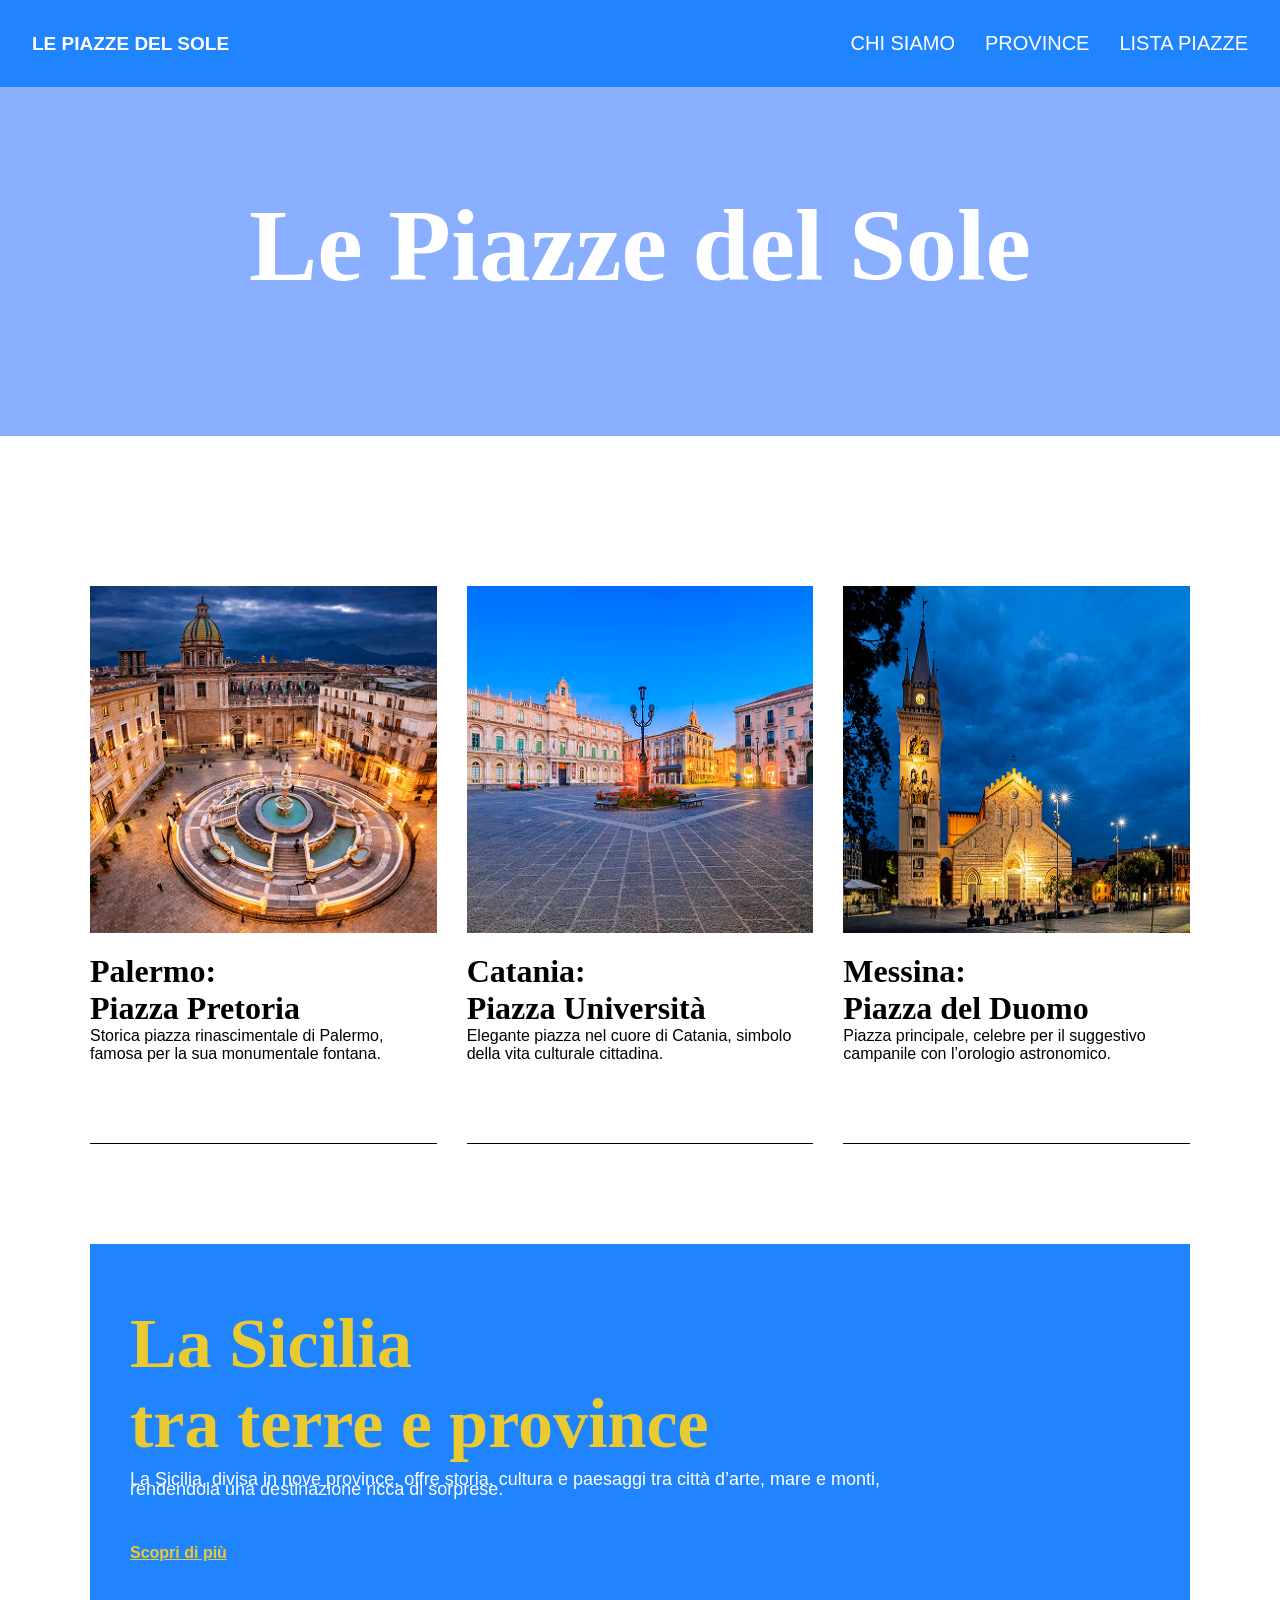
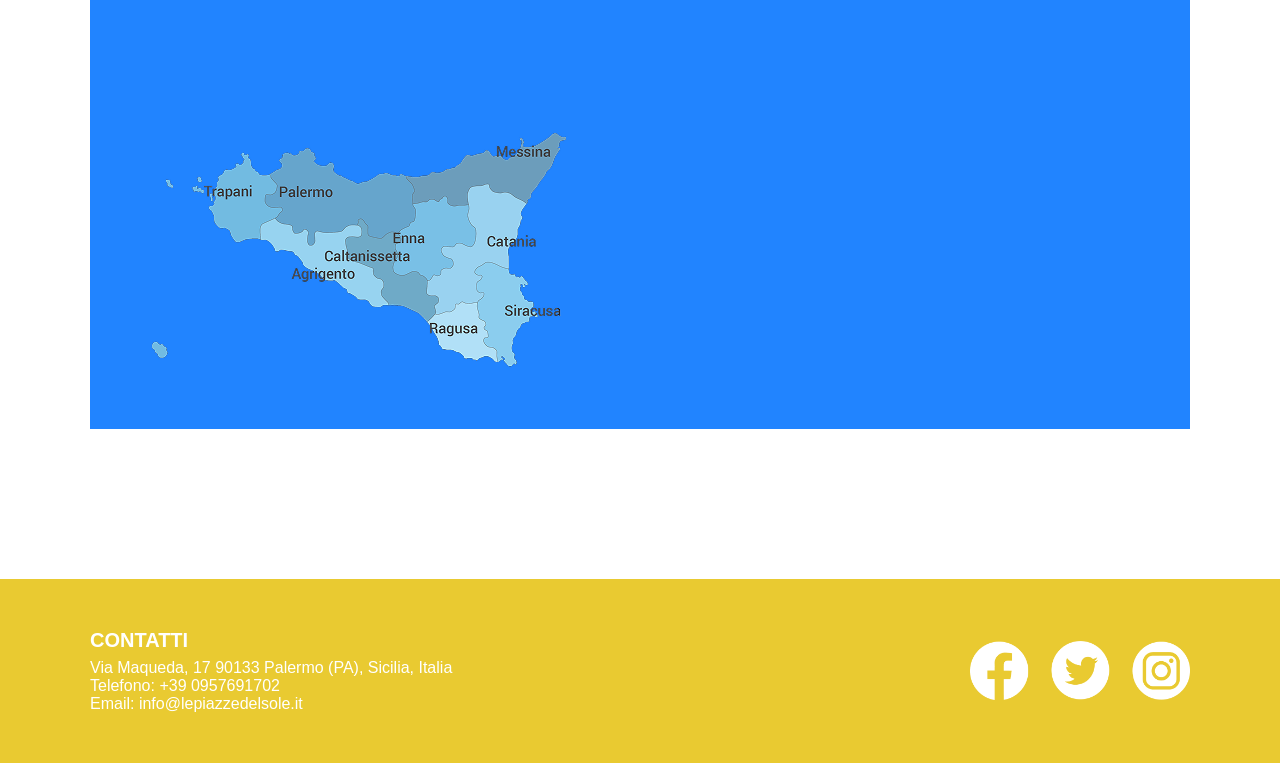
==== index.html @ 473f82d6 "Update index.html" ====
<!DOCTYPE html>
<html lang="en">
<head>
    <meta charset="UTF-8">
    <meta name="viewport" content="width=device-width, initial-scale=1.0">
    <title>Le Piazze del Sole</title>
    <link rel="stylesheet" href="css/style.css">
</head>
<body>
         <header>
            <div class="textheader">
                 <p><a href="index.html">Le Piazze del Sole</a></p>
             <nav>
                <ul>
                    <li><a href="chisiamo.html">Chi siamo</a></li>
                    <li><a href="province.html">Province</a></li>
                    <li><a href="listapiazze.html">Lista piazze</a></li>
                </ul>
             </nav>    
            </div>
         </header>
         <main>
            <section class="hero">
                    <div class="hero_text">
                        <h1>Le Piazze del Sole</h1>
                    </div>
            </section>
            <section class="cardhome">
                <div class="card_contenitore">
                    <div class="card_item">
                        <div class="card_img">
                            <img src="img/palermohome.png" alt="">
                        </div>
                        <div class="card_text">
                            <h2>Palermo:</h2>
                            <h2>Piazza Pretoria</h2>
                            <p>Storica piazza rinascimentale di Palermo, famosa per la sua monumentale fontana.</p>
                        </div>
                    </div>
                    <div class="card_item">
                        <div class="card_img">
                            <img src="img/cataniahome.png" alt="">
                        </div>
                        <div class="card_text">
                            <h2>Catania:</h2>
                            <h2>Piazza Università</h2>
                            <p>Elegante piazza nel cuore di Catania, 
simbolo della vita culturale cittadina.</p>
                        </div>
                    </div>
                     <div class="card_item">
                        <div class="card_img">
                            <img src="img/messinahome.png" alt="">
                        </div>
                        <div class="card_text">
                            <h2>Messina:</h2>
                            <h2>Piazza del Duomo</h2>
                            <p>Piazza principale, celebre per il suggestivo campanile con l’orologio astronomico.</p>
                        </div>
                    </div>
                </div>
            </section>
            <section class="info">
                 <div class="info_text">
                     <h2>La Sicilia</h2>
                     <h2>tra terre e province</h2>
                     <p>La Sicilia, divisa in nove province, offre storia, cultura e paesaggi tra città d’arte, mare e monti, rendendola una destinazione ricca di sorprese.</p> 
                     <a href="province.html">Scopri di più</a>
                 </div>
                 <div class="info_img">
                       <img src="img/siciliahome.png" alt="">
                 </div>
            </section>
         </main>
         <footer>
            <div class="footer_contenitore">
                <div class="footer_text">
                    <h3>CONTATTI</h3>
                    <p>Via Maqueda, 17 90133 Palermo (PA), Sicilia, Italia</p>
                    <p>Telefono: +39 0957691702</p> 
                    <p>Email: info@lepiazzedelsole.it</p>
                </div>
                <img src="img/iconecopia.png" alt="">
            </div>
         </footer>
</body>
</html>
---- css/style.css ----
html {
    box-sizing: border-box;
    overscroll-behavior: none;
}

*, *::before, *::after {
    box-sizing: border-box;
}

body {
    margin: 0;
    font-family: Arial, Helvetica, sans-serif;
}

h1, h2, h3, h4, h5, h6, p, ul, ol {
    margin: 0;
    padding: 0;
}

img {
    display: block;
    height: auto;
    align-self: center;
}

header {
    max-width: 100%;
    background-color: #2184FF;
    text-transform: uppercase;
}

.textheader {
    max-width: 1300px;
    margin: 0 auto;
    display: flex;
    justify-content: space-between;
    align-items: center;
    padding: 32px;
    color: #ffffff;
}
header p {
    margin: 0;
    font-size: 19px;
    font-weight: bolder;

}

header nav ul {
    margin: 0;
    padding: 0;
    list-style: none;
    display: flex;
    gap: 30px;
    font-size: 20px;
}

header a {
    color: #ffffff;
    text-decoration: none;
}

header a:hover{
    color: #8AAFFF; 
}

.hero {
    background-color: #8AAFFF;
    padding: 100px 0;
   text-align: center;
   font-family: 'Times New Roman', Times, serif;
   font-size: 100px;
}

.hero_text h1 {
    font-family: 'Times New Roman', Times, serif;
    color: #ffffff;
    font-size: 8vw;
    margin: 0%;
    text-align: center;
}

.hero div {
    display: flex;
    justify-content: center;
    align-items: center;
    padding: 0 32px 32px 32px;
}

.hero_img img {
    width: 100%;
    height: 400px;
    object-fit: cover;
    display: block;

}
.cardhome {
    max-width: 1100px;
       margin: 0 auto;
       margin-bottom: 100px;
}

.card_item{
    border-bottom: 1px solid #000000;
}

.cardhome h1 {
    text-transform: uppercase;
    padding: 300px 0 20px 0;
    font-size: 30px;
    font-weight: lighter;
    color: #000000;
    margin-top: 10px;
}

.card_contenitore {
    padding: 150px 0 0 0;
    display: grid;
    grid-template-columns: repeat(3, 1fr);
    gap: 30px;
}

.card_img {
    display: flex;             
    justify-content: center;   
    align-items: center;       
    overflow: hidden;         
}

.card_img img {
    display: block;
    max-width: 100%;           
    height: auto;
}
.card_text {
    padding: 20px 0 80px 0;
}

.card_text h2{
    font-family: 'Times New Roman', Times, serif;
    font-size: 32px;
}

.card_text p{
    font-size: 16px;
}

.card_text a{
    position: relative;
    top:70px;

}

.info { 
    display: flex;
    flex-wrap: wrap;
    padding: 40px;
    max-width: 1100px;
    margin: 100px auto 150px auto;
    background-color: #2184FF;
    gap: 20px;
}
    
.info_text {
    padding: 20px 0 100px 0;
}

.info_text p {
    font-size: 18px;
    line-height: 1.5;
}

.info_text h2 {
    font-family: 'Times New Roman', Times, serif;
    font-size: 70px;
     margin: 0% auto;
     color: #E9CA31;
}

.info p{
     font-family: Arial, Helvetica, sans-serif;
     font-size: 18px;
     color: #ffffff;
     margin-top: 10px;
     line-height: 10px;
     max-width: 800px;
}

.info_img {
padding-left: 20px;
padding-top: 30px;
}

.info_text a {
    display: inline-block;
    margin-top: 50px;
    font-weight: bold;
    text-decoration: underline;
    color:#E9CA31  
    
}

a {
    margin-top: 50px;
   color: #E9CA31
   
}

a:hover{
    color:#000000
}

.text a{
    text-decoration: none;
    position: relative;
    top: 30px;

}


footer{
    background-color: #E9CA31;
}
.footer_contenitore{
    max-width: 1100px;
    margin: 0 auto;
    display: flex;
    justify-content: space-between;
    padding: 50px 0 50px 0;
    margin-top: 20px;
}
footer h3{
    color: #ffffff;
    margin-bottom: 7px;
    font-size: 20px;
}

footer p{
    color: #ffffff;
    font-family: Arial, Helvetica, sans-serif;
}

footer img{
    max-width: 20%;
    object-fit: scale-down;
}


.title{
    margin: 0 auto;
    max-width: 1100px;
    padding: 50px, 0, 30, 0;
    margin-top: 50px;
    align-items: center;
    border-bottom:1px solid #000000 ; 
}

.title h1{
    font-family: 'Times New Roman', Times, serif ;
    font-size: 80px;
}

.content{
    max-width: 1100px;
    margin: 0 auto;
    padding: 30px;

}


.content_uno{
    display: grid;
    grid-template-columns: 1fr 1fr;
    gap: 32px;
    align-items: start;
    
}

.uno_text{
    margin-top: 10px;
}

.uno_text h1{
    font-size: 28px;
    font-family: 'Times New Roman', Times, serif;
    color: #000000;
    margin-bottom: 1px;
    max-width: 1000px;
    margin-top: 40px;
}

.uno_text p{
    max-width: 500px;
    font-size: 17px;
    font-family: Arial, Helvetica, sans-serif;
    line-height:1.5em;
    margin-bottom:30px;
    margin-top: 20px;

}

.img{
    display:grid;
    grid-template-columns:1fr 1fr;
    gap:32px;
    padding: 40px, 40px;
    margin-top: 40px;

}

.img img{
    display:block;
}

.content_uno img{
    margin-top: 40px;
}

.uno_img img{
    margin-top: 40px;
}

.province{
    display: grid;
    grid-template-columns: 1fr 1fr;
    gap: 40px;
    margin-top: 40px;
}

.provincia h1{
    font-size: 28px;
    font-family: 'Times New Roman', Times, serif;
}

.provincia p{
    font-size: 18px;
    line-height: 1.5;
}
.img_finale{
    display: flex;
    justify-content: flex-end;
    margin-top: -5px;
}

.content_chisiamo{
    max-width: 1100px;
    margin: 0 auto;
    padding: 40px 20px;
}

.content_due{
    display: flex;
    flex-direction: column; 
    gap: 50px;
}

.due_block{
    display: grid;
    grid-template-columns: 1fr 1fr; 
    gap: 30px;
    align-items: start; 
}

.due_text{
    max-width: 500px;
}

.due_img img{
    width: 100%;
    display: block;
}

.due_text p{
    margin-bottom: 20px;
    line-height: 1.5;
    font-family: Arial, Helvetica, sans-serif;
    font-size: 18px;
}

.chisiamoinfo{
    display: grid;
    grid-template-columns: 1fr 1fr;
    padding: 40px;
    max-width: 1100px;
    margin: 0 auto;
    background-color: #2184FF;
    gap: 20px;
    margin-bottom: 40px;
}

.chisiamo_text h2{
    font-family: 'Times New Roman', Times, serif;
    font-size: 70px;
    margin: 0 auto;
    color: #E9CA31;
}

.chisiamo_img img{
    margin-top: 90px;
}

.chisiamo_img{
    display: flex;
    justify-content: flex-end;
}

.chisiamo_text{
    width: 100%;
   grid-column: 1 / 3;
}


.chisiamo_text p{
    font-family: Arial, Helvetica, sans-serif;
    font-size: 18px;
    color: #ffffff;
    margin-top: 10px;
     max-width: 800px;
}

.linea_top{
    border-top: 1px solid #ffffff;
    margin-top: 30px;
    width: 100%;
    box-sizing: border-box;
}

.linea_top::before{
    content: "";
    display: block;
    width: 100%;
}

.linea_top p{
    margin-top: 50px;
    
}

.email_row{
    display: flex;
    flex-direction: column;
    gap:20px;
    margin-top: 50px;
    max-width: 300px;
    

}

.email_row input{
    width: 93%;
    border-radius: 6px;
    background:#ffffff;
    font-size:10px;
    border-top: none;
    border-left: none;
    padding: 10px;
    
}

.email_row input::placeholder{
    color: #000000;
    
}

.email_row button{
    width: 100%;
    background:#E9CA31; 
    color: #000000;
    border: none;
    border-radius: 6px; 
    font-weight: bold;
    text-transform: uppercase;
    cursor: pointer;
    padding: 10px;
    font-size: 12px;
 
}

.email_row button:hover{
    background:#ffffff;
}



@media (max-width: 768px) {

   .textheader{
    flex-direction: column;
    align-items: center;
    gap: 15px;
    padding: 25px;
    text-align: center;
}

header nav ul{
   display: flex;
   justify-content: space-between;
    gap: 20px;
    font-size: 13px;
}

   
    .hero {
        padding: 60px 20px; 
    }
    .hero_text h1 {
        font-size: 12vw;
    }

   
    .card_contenitore {
        grid-template-columns: 1fr; 
        padding: 0 20px; 
        gap: 20px;
        margin-top: 50px;
    }

    .card_item {
        border-bottom: 1px solid #000000;
        padding-bottom: 30px;
        margin-top: 50px;
    }

    .card_text h2 {
        font-size: 40px;
    }

    .card_text p {
        font-size: 16px; 
    }

    .card_text a{
        top:100px;
    }
   
    .info {
        flex-direction: column; 
        padding: 50px;         
    }

    .info_text, .info_img {
        flex: 1 1 100%;         
        padding: 0;             
    }

    .info_img{
        padding: 60px;
    }

    .info_text h2 {
        font-size: 50px;
        line-height: 1.1;
    }

    .info_text p {
        font-size: 17px;
        line-height: 0.5;
    }

  .footer_contenitore{
    flex-direction: column;
    align-items: center;
    text-align: center;
    gap: 30px;
    padding: 40px 20px;
}

footer img{
    max-width: 120px;
}

.title{
    padding: 30px 30px;
    margin-top: 20px;
    margin-bottom: 30px;
}

.title h1{
    font-size: 45px;
    line-height: 1.2;
}

.content{
    padding: 20px;
}

.content_uno{
    grid-template-columns: 1fr;
    gap: 20px;
}

.content_uno img{
    margin-top: 0;
}

.uno_text h1{
    font-size: 30px;
    margin-top: 10px;
}

.uno_text p{
    font-size: 18px;
    max-width: 100%;
    margin-top: 10px;
    margin-bottom: 10px;
}

.uno_img img{
    width: 100%;
    height: auto;
}

.img{
    grid-template-columns: 1fr;
    padding: 20px 0;
}

.img img{
    width: 100%;
    height: auto;
    margin-top: -40px;
}

.province{
        grid-template-columns: 1fr; 
        gap: 20px;
    }

    .provincia h1{
        font-size: 22px;
    }

    .provincia p{
        font-size: 16px;
    }

    .img_finale{
        margin-top: 40px;
    }

    .due_block{
        grid-template-columns: 1fr;
        gap: 30px;
    }

    .due_text{
        max-width: 100%;
    }

    .due_text p{
        font-size: 16px;
        line-height: 1.5;
    }

    .due_img img{
        max-width: 100%;

    }

    .content_chisiamo{
        padding: 40px 20px;
    }

    .chisiamoinfo {
        display: flex;
        flex-direction: column;
        padding: 20px;
        max-width: 100%;
    }

    .chisiamo_text h2 {
        font-size: 40px;
        margin-top: 0;
    }

    .chisiamo_text p {
        font-size: 16px;
        max-width: 100%;
        line-height: 1.5;
    }

    .linea_top {
        margin: 20px 0;
    }

    .chisiamo_img {
        justify-content: center;
        margin: 20px 0;
    }

    .chisiamo_img img {
        margin-top: 0;
        width: 100%;
    }

     .email_row{
    margin: 20px 0;
    max-width: 100%;
}

    .email_row input{
    width: 100%;
    padding: 10px;
    box-sizing: border-box;
}


}
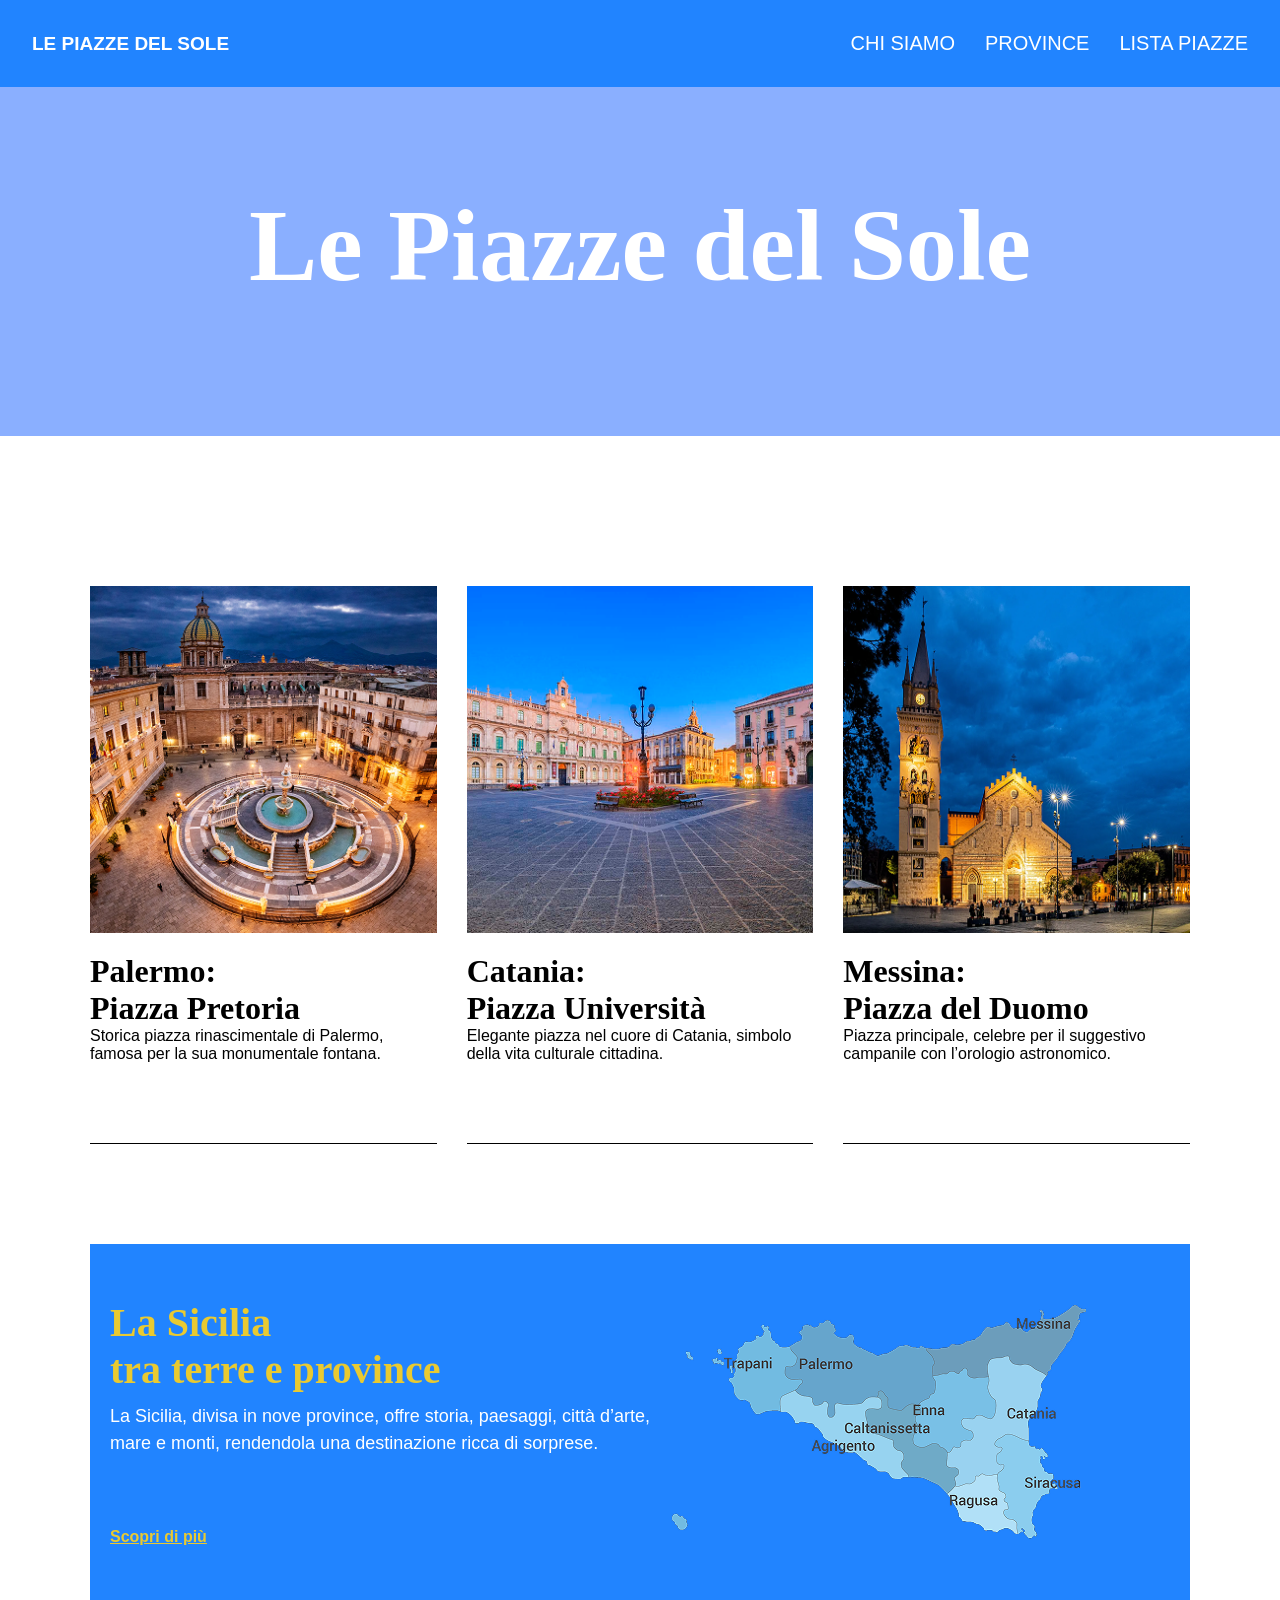
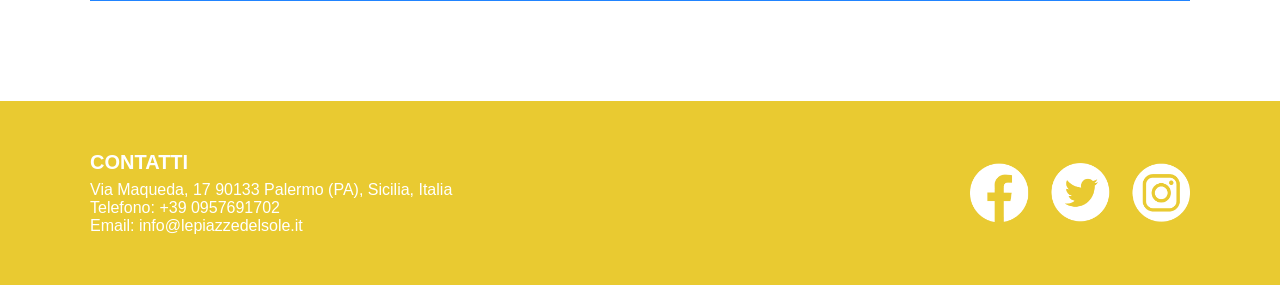
==== commit dab4aa29: "Update index.html" ====
--- a/index.html
+++ b/index.html
@@ -64,7 +64,7 @@
                  <div class="info_text">
                      <h2>La Sicilia</h2>
                      <h2>tra terre e province</h2>
-                     <p>La Sicilia, divisa in nove province, offre storia, cultura e paesaggi tra città d’arte, mare e monti, rendendola una destinazione ricca di sorprese.</p> 
+                     <p>La Sicilia, divisa in nove province, offre storia, paesaggi, città d’arte, mare e monti, rendendola una destinazione ricca di sorprese.</p> 
                      <a href="province.html">Scopri di più</a>
                  </div>
                  <div class="info_img">
--- a/css/style.css
+++ b/css/style.css
@@ -152,26 +152,30 @@
 
 .info { 
     display: flex;
-    flex-wrap: wrap;
-    padding: 40px;
+    align-items: center;
+    justify-content: space-between;
+    flex-wrap: nowrap;
+    padding: 40px 20px;
     max-width: 1100px;
-    margin: 100px auto 150px auto;
+    margin: 100px auto;
     background-color: #2184FF;
     gap: 20px;
+    box-sizing: border-box;
 }
     
 .info_text {
-    padding: 20px 0 100px 0;
+    flex: 1;
 }
 
 .info_text p {
     font-size: 18px;
     line-height: 1.5;
+    margin-bottom: 1.3rem;
 }
 
 .info_text h2 {
     font-family: 'Times New Roman', Times, serif;
-    font-size: 70px;
+    font-size: 40px;
      margin: 0% auto;
      color: #E9CA31;
 }
@@ -181,14 +185,20 @@
      font-size: 18px;
      color: #ffffff;
      margin-top: 10px;
-     line-height: 10px;
      max-width: 800px;
 }
 
 .info_img {
-padding-left: 20px;
-padding-top: 30px;
-}
+    flex: 1;
+    max-width: 500px;
+}
+
+.info_ing img{
+    width: 100%;
+    height: auto;
+    display: block;
+}
+
 
 .info_text a {
     display: inline-block;
@@ -534,7 +544,8 @@
    
     .info {
         flex-direction: column; 
-        padding: 50px;         
+        text-align: center; 
+        padding: 40px 20px;        
     }
 
     .info_text, .info_img {
@@ -542,18 +553,20 @@
         padding: 0;             
     }
 
-    .info_img{
-        padding: 60px;
+    .info_img img{
+        max-width: 90%;
+        padding: 20px 0 0 0;
     }
 
     .info_text h2 {
-        font-size: 50px;
+        font-size: 25px;
         line-height: 1.1;
     }
 
     .info_text p {
         font-size: 17px;
-        line-height: 0.5;
+        margin-top: 15px;
+        line-height: 1.3;
     }
 
   .footer_contenitore{
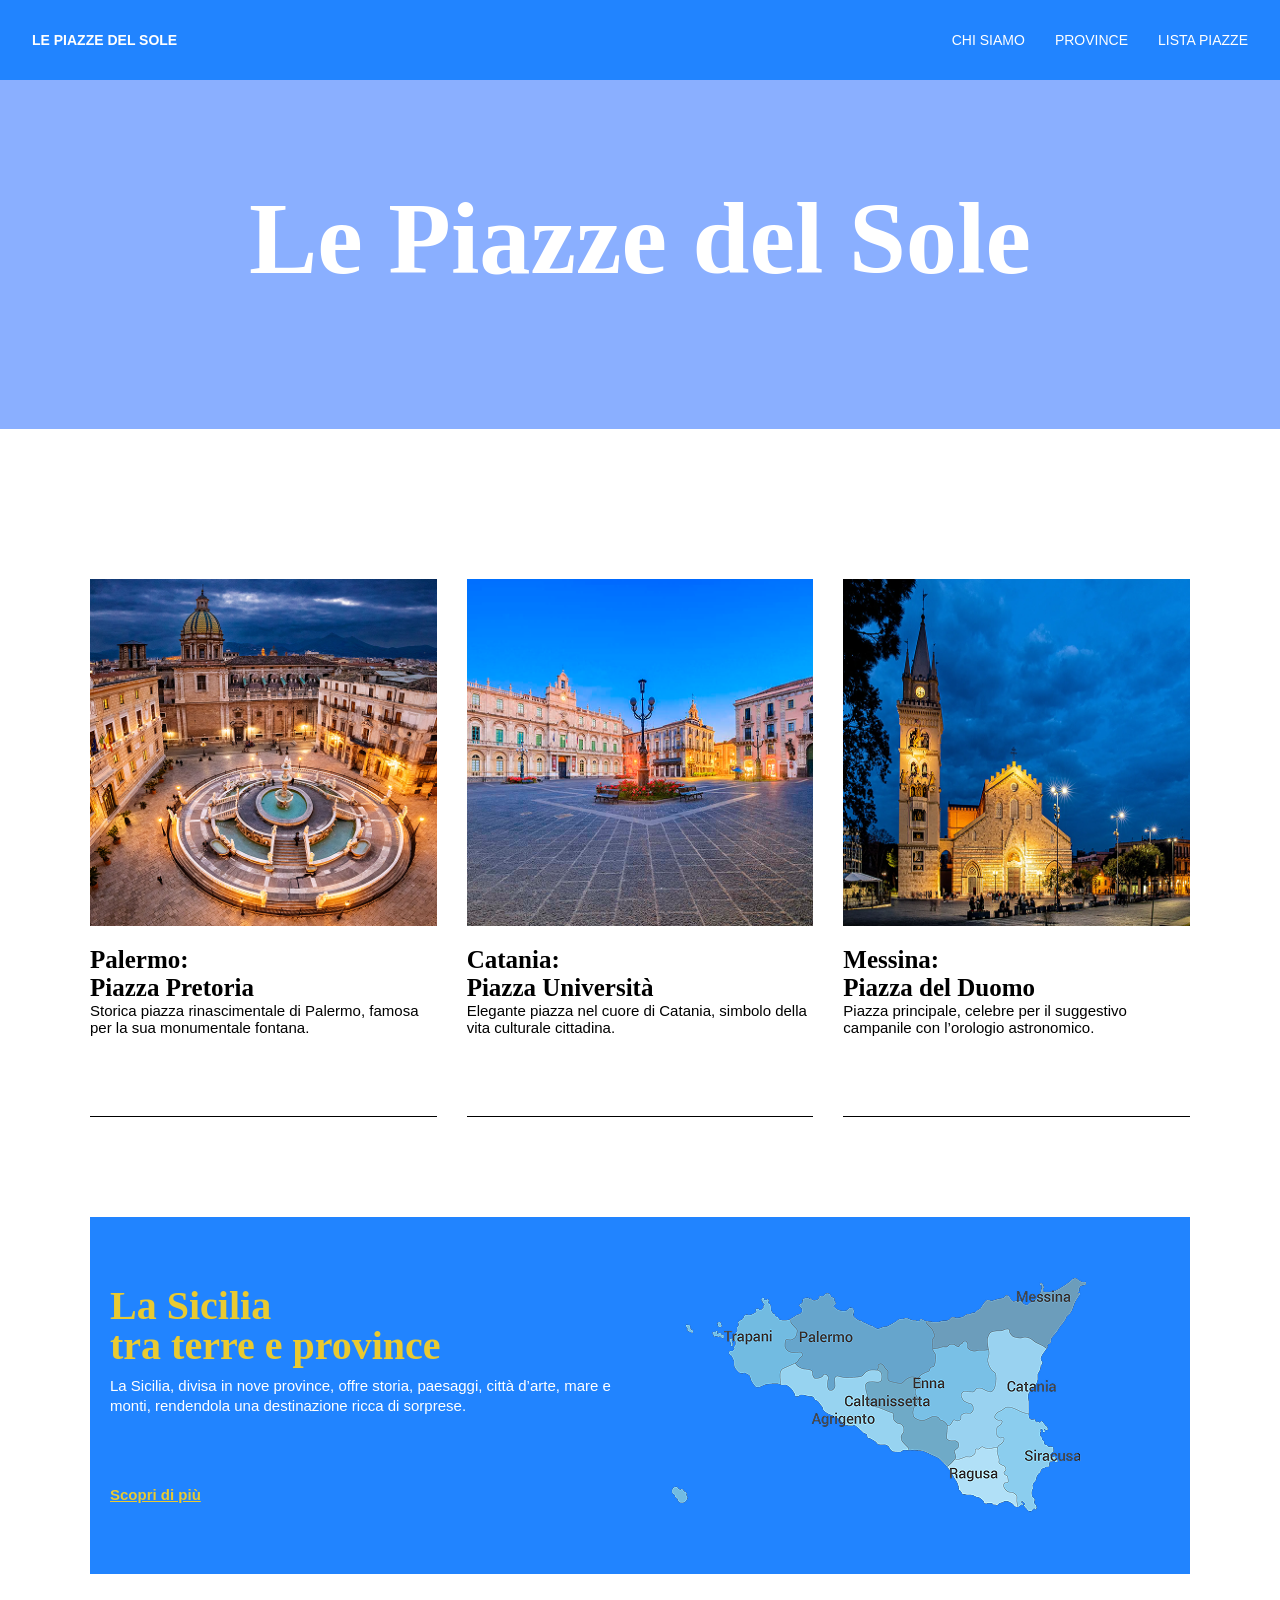
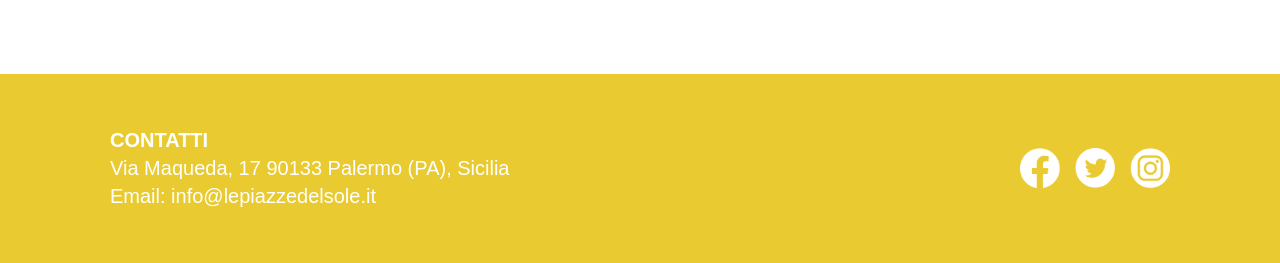
==== commit 07d92ca9: "Update index.html" ====
--- a/index.html
+++ b/index.html
@@ -76,8 +76,7 @@
             <div class="footer_contenitore">
                 <div class="footer_text">
                     <h3>CONTATTI</h3>
-                    <p>Via Maqueda, 17 90133 Palermo (PA), Sicilia, Italia</p>
-                    <p>Telefono: +39 0957691702</p> 
+                    <p>Via Maqueda, 17 90133 Palermo (PA), Sicilia</p>
                     <p>Email: info@lepiazzedelsole.it</p>
                 </div>
                 <img src="img/iconecopia.png" alt="">
--- a/css/style.css
+++ b/css/style.css
@@ -40,7 +40,7 @@
 }
 header p {
     margin: 0;
-    font-size: 19px;
+    font-size: 14px;
     font-weight: bolder;
 
 }
@@ -51,7 +51,7 @@
     list-style: none;
     display: flex;
     gap: 30px;
-    font-size: 20px;
+    font-size: 14px;
 }
 
 header a {
@@ -68,7 +68,7 @@
     padding: 100px 0;
    text-align: center;
    font-family: 'Times New Roman', Times, serif;
-   font-size: 100px;
+   font-size: 65px;
 }
 
 .hero_text h1 {
@@ -137,11 +137,11 @@
 
 .card_text h2{
     font-family: 'Times New Roman', Times, serif;
-    font-size: 32px;
+    font-size: 25px;
 }
 
 .card_text p{
-    font-size: 16px;
+    font-size: 15px;
 }
 
 .card_text a{
@@ -168,7 +168,7 @@
 }
 
 .info_text p {
-    font-size: 18px;
+    font-size: 15px;
     line-height: 1.5;
     margin-bottom: 1.3rem;
 }
@@ -176,13 +176,15 @@
 .info_text h2 {
     font-family: 'Times New Roman', Times, serif;
     font-size: 40px;
+    line-height: 1;
      margin: 0% auto;
      color: #E9CA31;
 }
 
 .info p{
      font-family: Arial, Helvetica, sans-serif;
-     font-size: 18px;
+     font-size: 15px;
+     line-height: 1.3;
      color: #ffffff;
      margin-top: 10px;
      max-width: 800px;
@@ -203,6 +205,7 @@
 .info_text a {
     display: inline-block;
     margin-top: 50px;
+    font-size: 15px;
     font-weight: bold;
     text-decoration: underline;
     color:#E9CA31  
@@ -235,12 +238,13 @@
     margin: 0 auto;
     display: flex;
     justify-content: space-between;
-    padding: 50px 0 50px 0;
-    margin-top: 20px;
-}
-footer h3{
+    align-items: center;
+    padding: 50px 20px;
+    box-sizing: border-box;
+}
+footer h3, .footer_text p{
     color: #ffffff;
-    margin-bottom: 7px;
+    margin: 5px 0;
     font-size: 20px;
 }
 
@@ -250,8 +254,9 @@
 }
 
 footer img{
-    max-width: 20%;
-    object-fit: scale-down;
+    max-width: 150px;
+    height: auto;
+    object-fit: contain;
 }
 
 
@@ -286,11 +291,11 @@
 }
 
 .uno_text{
-    margin-top: 10px;
+    margin-top: 15px;
 }
 
 .uno_text h1{
-    font-size: 28px;
+    font-size: 25px;
     font-family: 'Times New Roman', Times, serif;
     color: #000000;
     margin-bottom: 1px;
@@ -300,7 +305,7 @@
 
 .uno_text p{
     max-width: 500px;
-    font-size: 17px;
+    font-size: 15px;
     font-family: Arial, Helvetica, sans-serif;
     line-height:1.5em;
     margin-bottom:30px;
@@ -337,12 +342,12 @@
 }
 
 .provincia h1{
-    font-size: 28px;
+    font-size: 25px;
     font-family: 'Times New Roman', Times, serif;
 }
 
 .provincia p{
-    font-size: 18px;
+    font-size: 15px;
     line-height: 1.5;
 }
 .img_finale{
@@ -383,7 +388,7 @@
     margin-bottom: 20px;
     line-height: 1.5;
     font-family: Arial, Helvetica, sans-serif;
-    font-size: 18px;
+    font-size: 15px;
 }
 
 .chisiamoinfo{
@@ -421,7 +426,7 @@
 
 .chisiamo_text p{
     font-family: Arial, Helvetica, sans-serif;
-    font-size: 18px;
+    font-size: 15px;
     color: #ffffff;
     margin-top: 10px;
      max-width: 800px;
@@ -505,15 +510,19 @@
    display: flex;
    justify-content: space-between;
     gap: 20px;
-    font-size: 13px;
-}
-
-   
+    font-size: 12px;
+}
+
+   .header p a{
+    font-size: 12px;
+   }
+
+
     .hero {
         padding: 60px 20px; 
     }
     .hero_text h1 {
-        font-size: 12vw;
+        font-size: 30px;
     }
 
    
@@ -531,11 +540,11 @@
     }
 
     .card_text h2 {
-        font-size: 40px;
+        font-size: 24px;
     }
 
     .card_text p {
-        font-size: 16px; 
+        font-size: 14px; 
     }
 
     .card_text a{
@@ -559,26 +568,46 @@
     }
 
     .info_text h2 {
-        font-size: 25px;
+        font-size: 24px;
         line-height: 1.1;
     }
 
     .info_text p {
-        font-size: 17px;
+        font-size: 14px;
         margin-top: 15px;
         line-height: 1.3;
     }
 
+    .info text a{
+        font-size: 14px;
+    }
+
   .footer_contenitore{
     flex-direction: column;
+    justify-content: center;
     align-items: center;
     text-align: center;
+    padding: 40px 20px;
+    gap:20px
+}
+
+  .footer_text{
+    grid-template-columns: 1fr;
+    align-items: start;
     gap: 30px;
-    padding: 40px 20px;
-}
+  }
+
+  .footer_text p{
+    font-size: 11px;
+    margin: 3px 0;
+  }
+
+  .footer_text h3{
+    font-size: 12px;
+  }
 
 footer img{
-    max-width: 120px;
+    max-width: 80px;
 }
 
 .title{
@@ -588,7 +617,7 @@
 }
 
 .title h1{
-    font-size: 45px;
+    font-size: 24px;
     line-height: 1.2;
 }
 
@@ -606,12 +635,12 @@
 }
 
 .uno_text h1{
-    font-size: 30px;
+    font-size: 24px;
     margin-top: 10px;
 }
 
 .uno_text p{
-    font-size: 18px;
+    font-size: 14px;
     max-width: 100%;
     margin-top: 10px;
     margin-bottom: 10px;
@@ -639,11 +668,11 @@
     }
 
     .provincia h1{
-        font-size: 22px;
+        font-size: 24px;
     }
 
     .provincia p{
-        font-size: 16px;
+        font-size: 14px;
     }
 
     .img_finale{
@@ -660,7 +689,7 @@
     }
 
     .due_text p{
-        font-size: 16px;
+        font-size: 14px;
         line-height: 1.5;
     }
 
@@ -686,7 +715,7 @@
     }
 
     .chisiamo_text p {
-        font-size: 16px;
+        font-size: 14px;
         max-width: 100%;
         line-height: 1.5;
     }
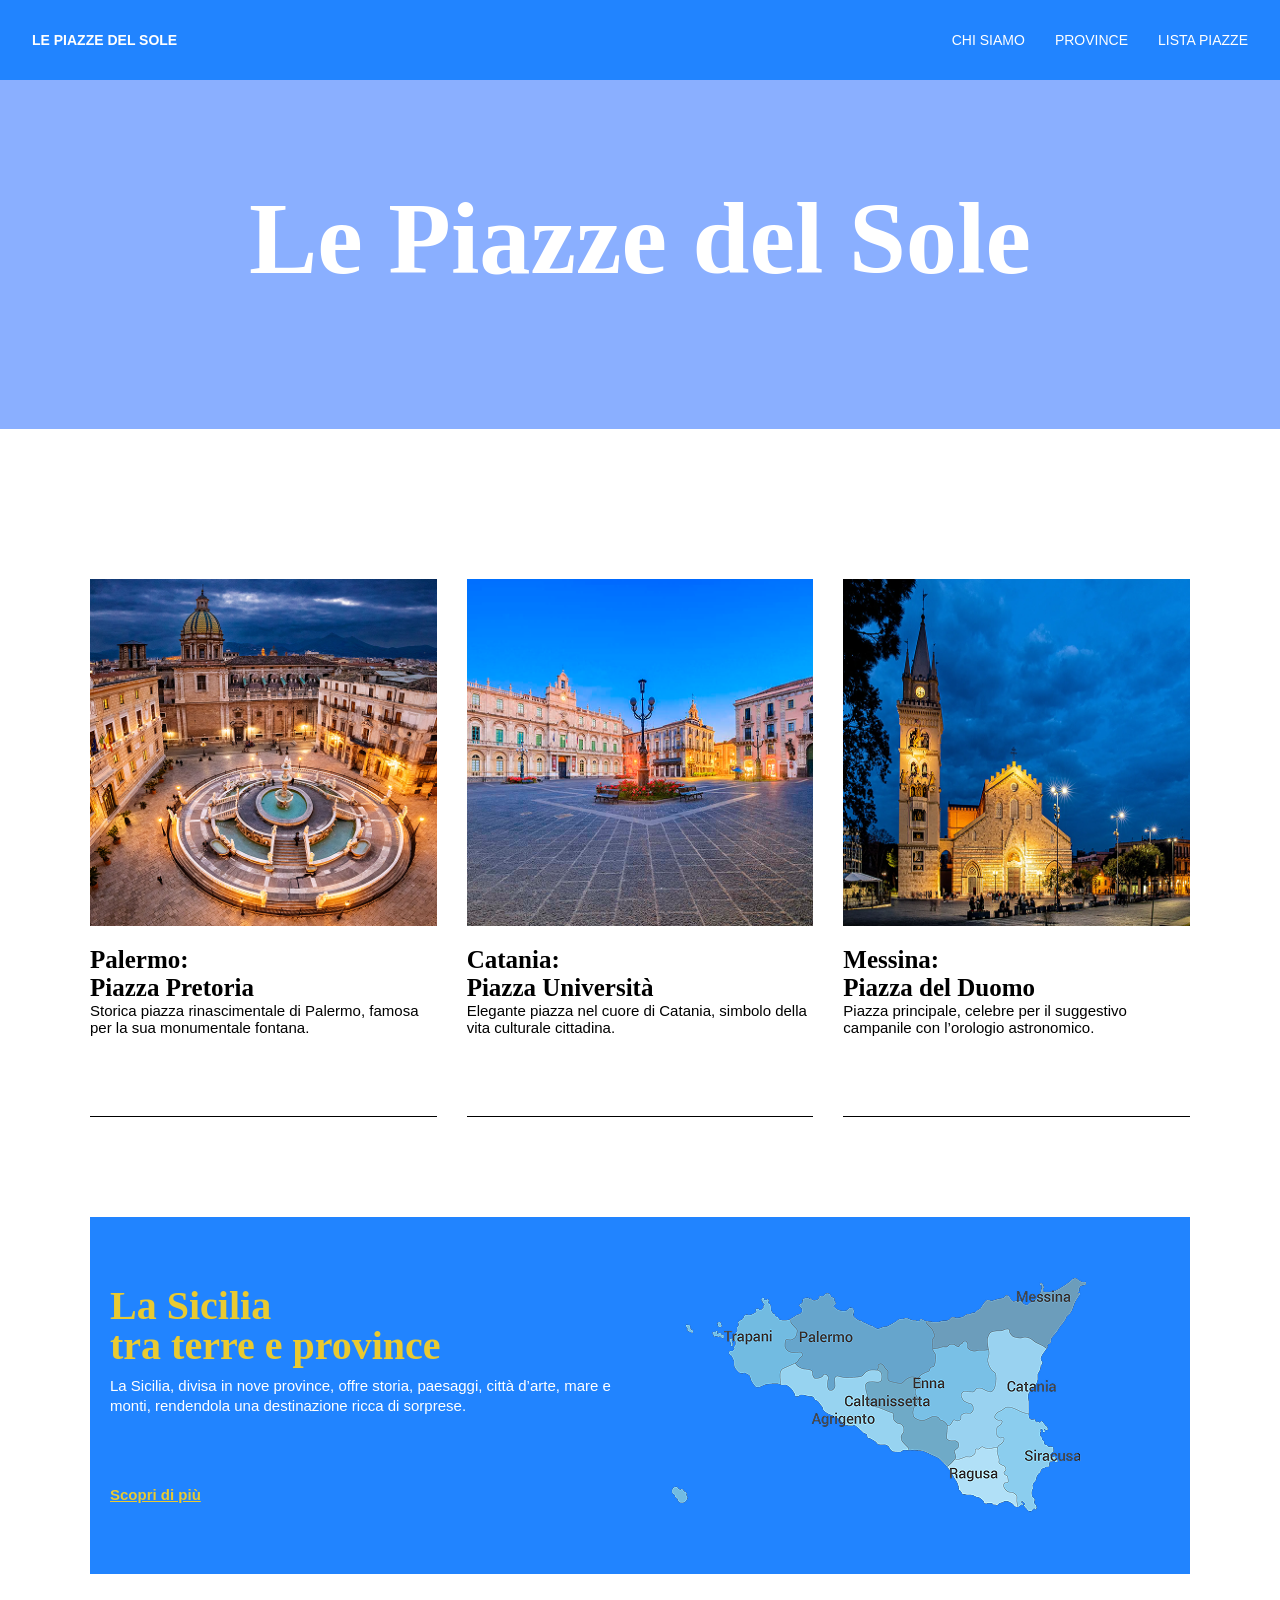
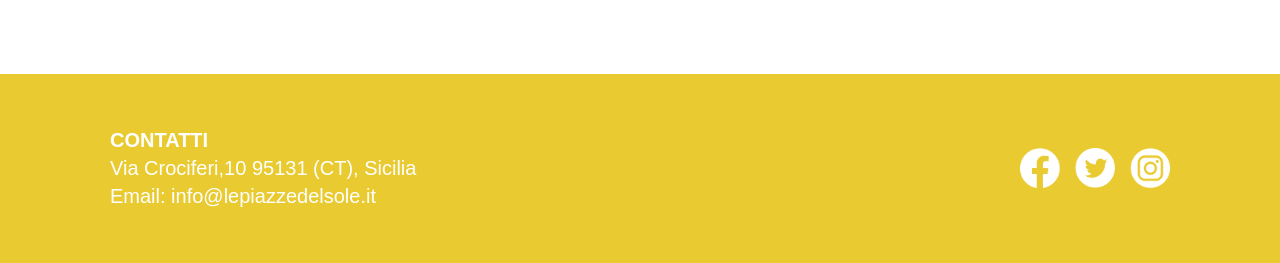
==== commit 87a668a2: "Update index.html" ====
--- a/index.html
+++ b/index.html
@@ -76,7 +76,7 @@
             <div class="footer_contenitore">
                 <div class="footer_text">
                     <h3>CONTATTI</h3>
-                    <p>Via Maqueda, 17 90133 Palermo (PA), Sicilia</p>
+                    <p>Via Crociferi,10 95131 (CT), Sicilia</p>
                     <p>Email: info@lepiazzedelsole.it</p>
                 </div>
                 <img src="img/iconecopia.png" alt="">
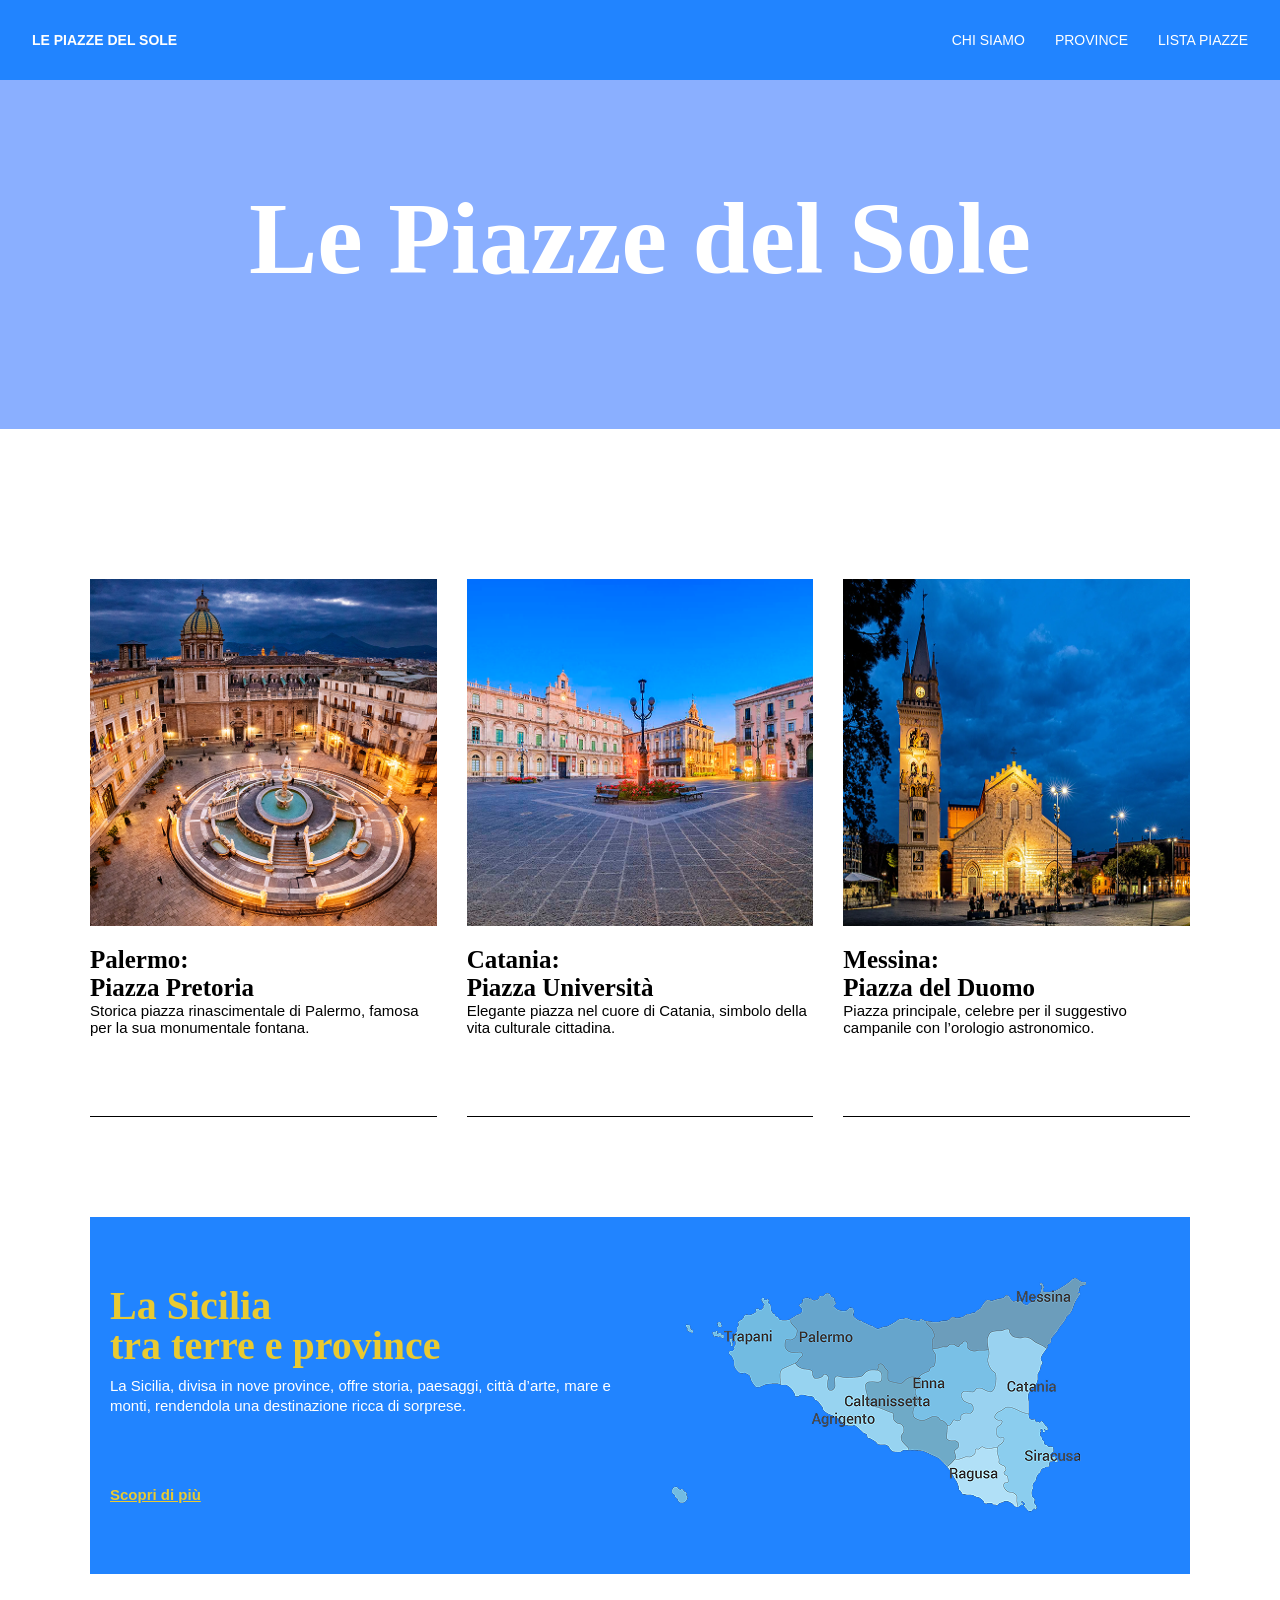
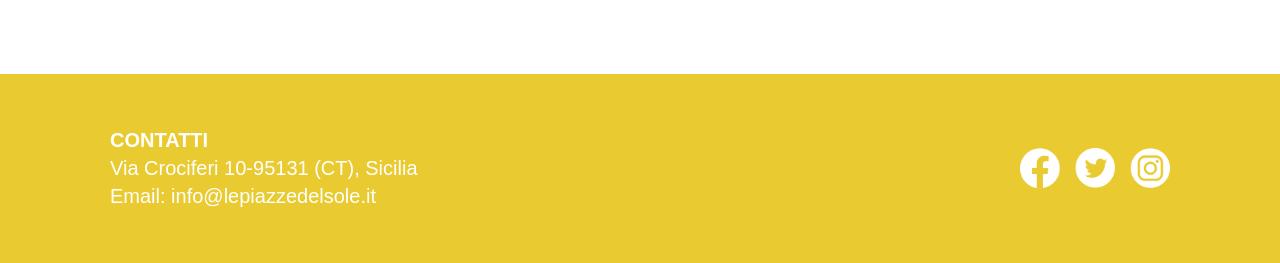
==== commit 446808dc: "Update index.html" ====
--- a/index.html
+++ b/index.html
@@ -76,7 +76,7 @@
             <div class="footer_contenitore">
                 <div class="footer_text">
                     <h3>CONTATTI</h3>
-                    <p>Via Crociferi,10 95131 (CT), Sicilia</p>
+                    <p>Via Crociferi 10-95131 (CT), Sicilia</p>
                     <p>Email: info@lepiazzedelsole.it</p>
                 </div>
                 <img src="img/iconecopia.png" alt="">
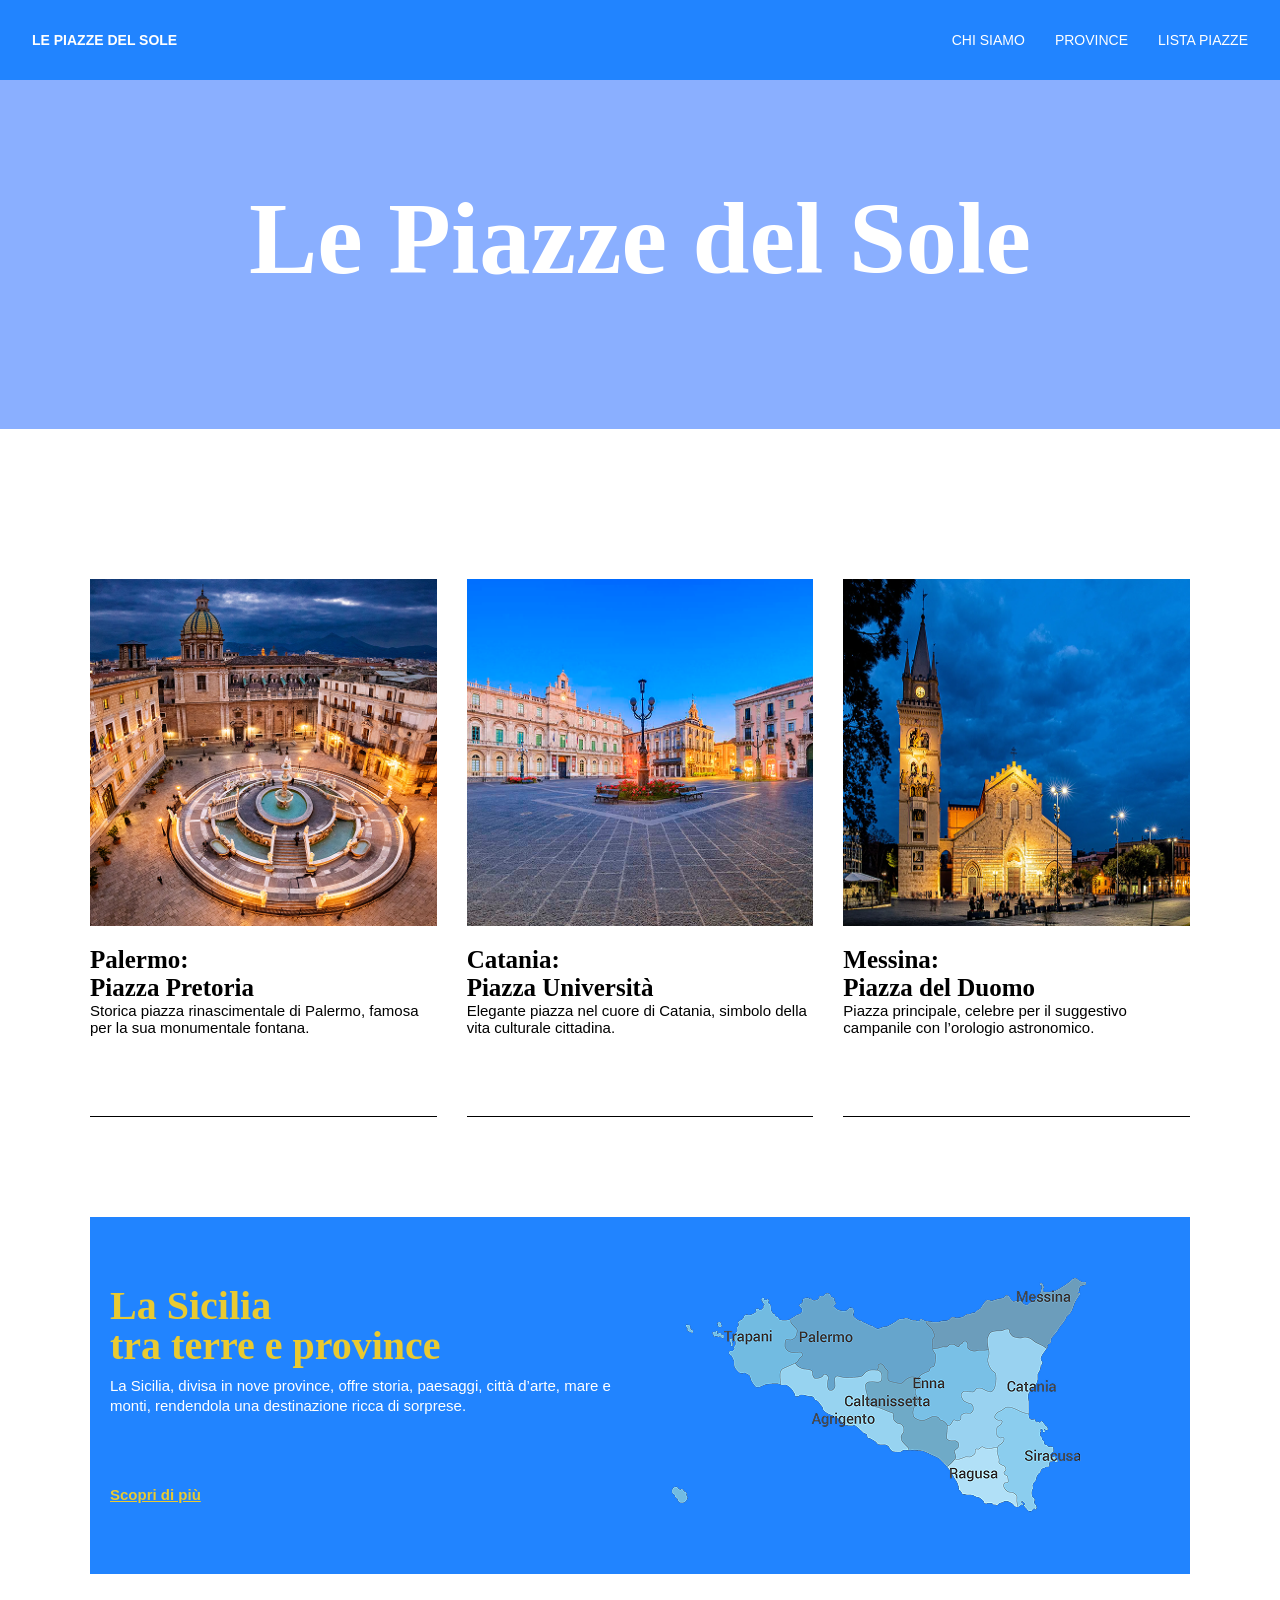
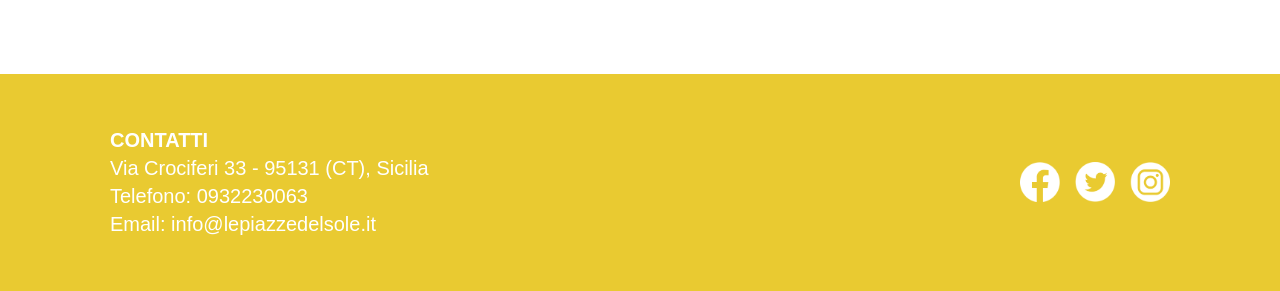
==== commit ded9c6e0: "Update index.html" ====
--- a/index.html
+++ b/index.html
@@ -76,7 +76,8 @@
             <div class="footer_contenitore">
                 <div class="footer_text">
                     <h3>CONTATTI</h3>
-                    <p>Via Crociferi 10-95131 (CT), Sicilia</p>
+                    <p>Via Crociferi 33 - 95131 (CT), Sicilia</p>
+                    <p>Telefono: 0932230063</p>
                     <p>Email: info@lepiazzedelsole.it</p>
                 </div>
                 <img src="img/iconecopia.png" alt="">
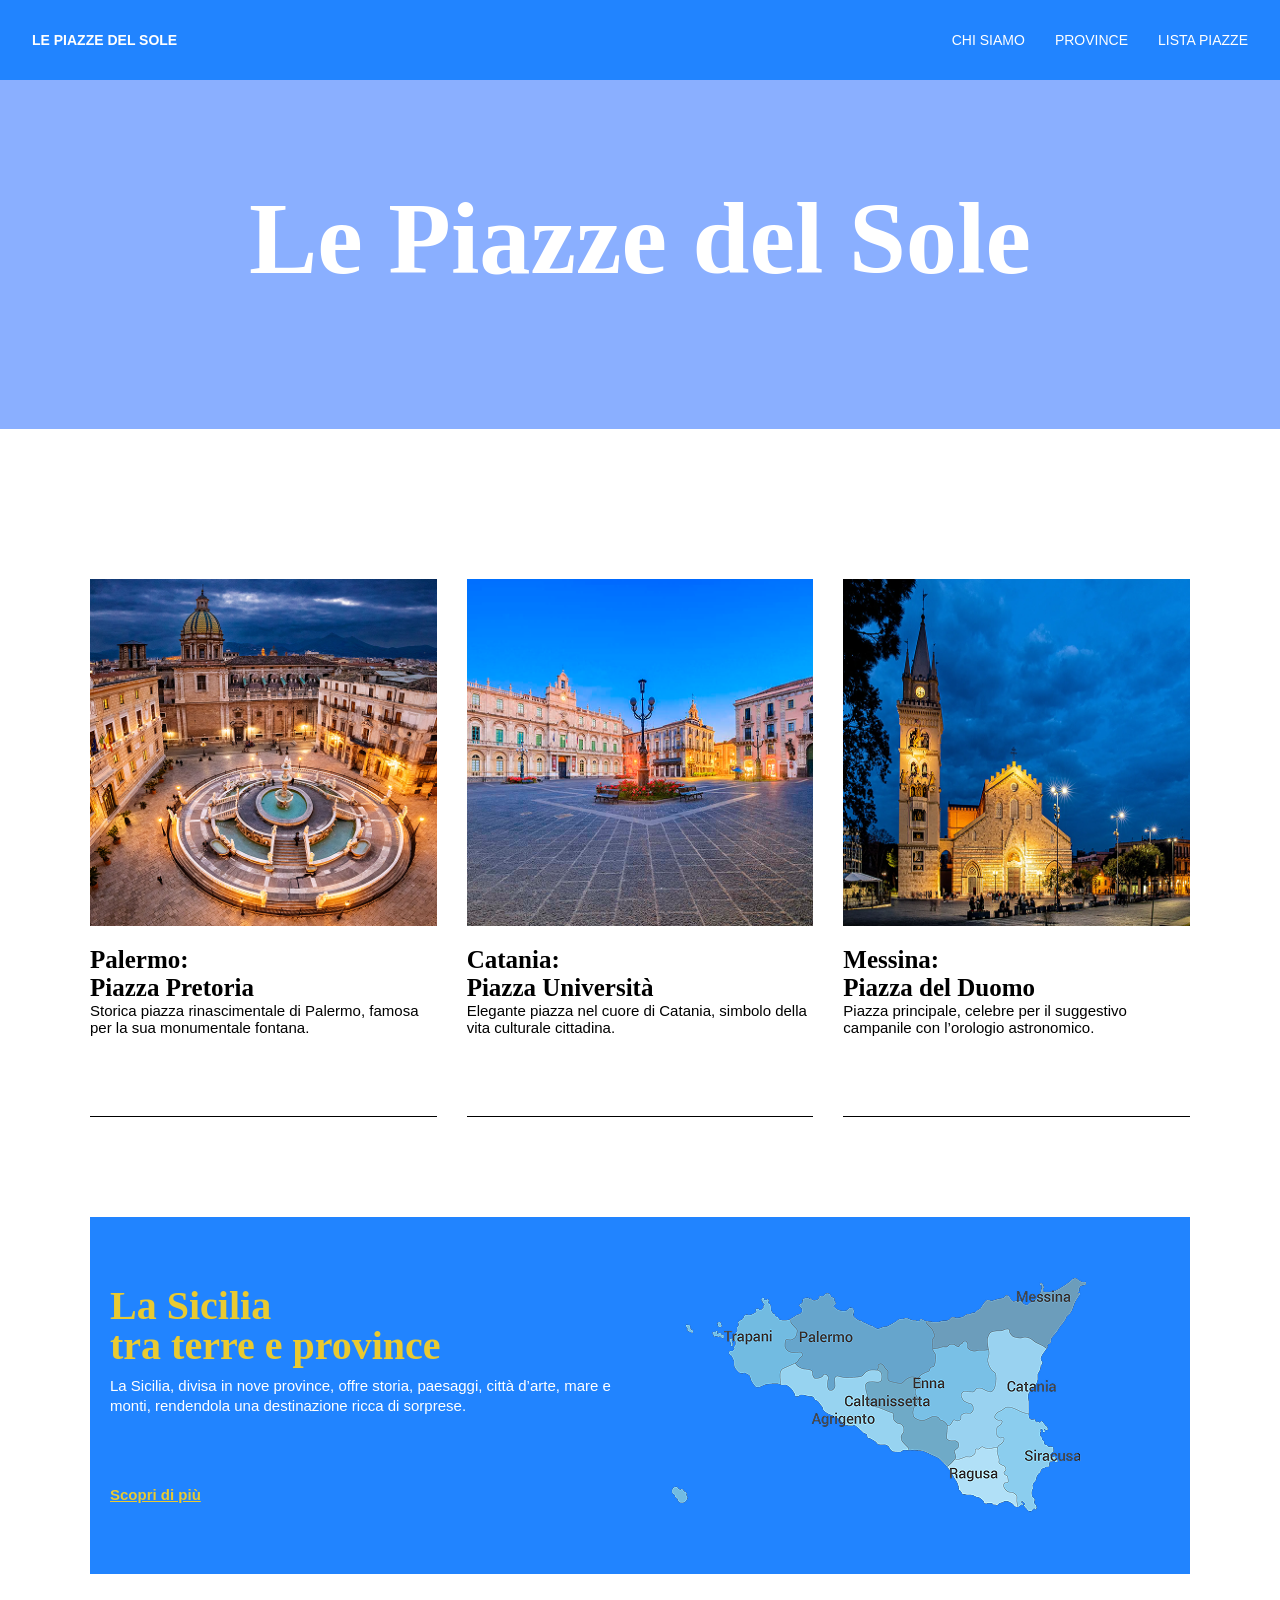
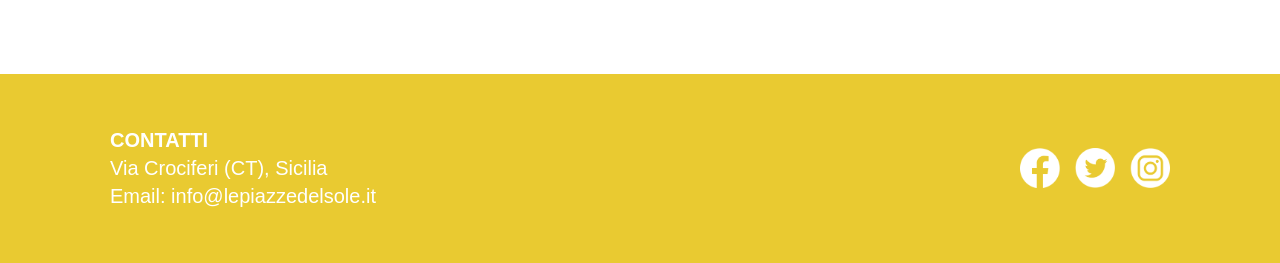
==== commit 8819467c: "Update index.html" ====
--- a/index.html
+++ b/index.html
@@ -76,8 +76,7 @@
             <div class="footer_contenitore">
                 <div class="footer_text">
                     <h3>CONTATTI</h3>
-                    <p>Via Crociferi 33 - 95131 (CT), Sicilia</p>
-                    <p>Telefono: 0932230063</p>
+                    <p>Via Crociferi (CT), Sicilia</p>
                     <p>Email: info@lepiazzedelsole.it</p>
                 </div>
                 <img src="img/iconecopia.png" alt="">
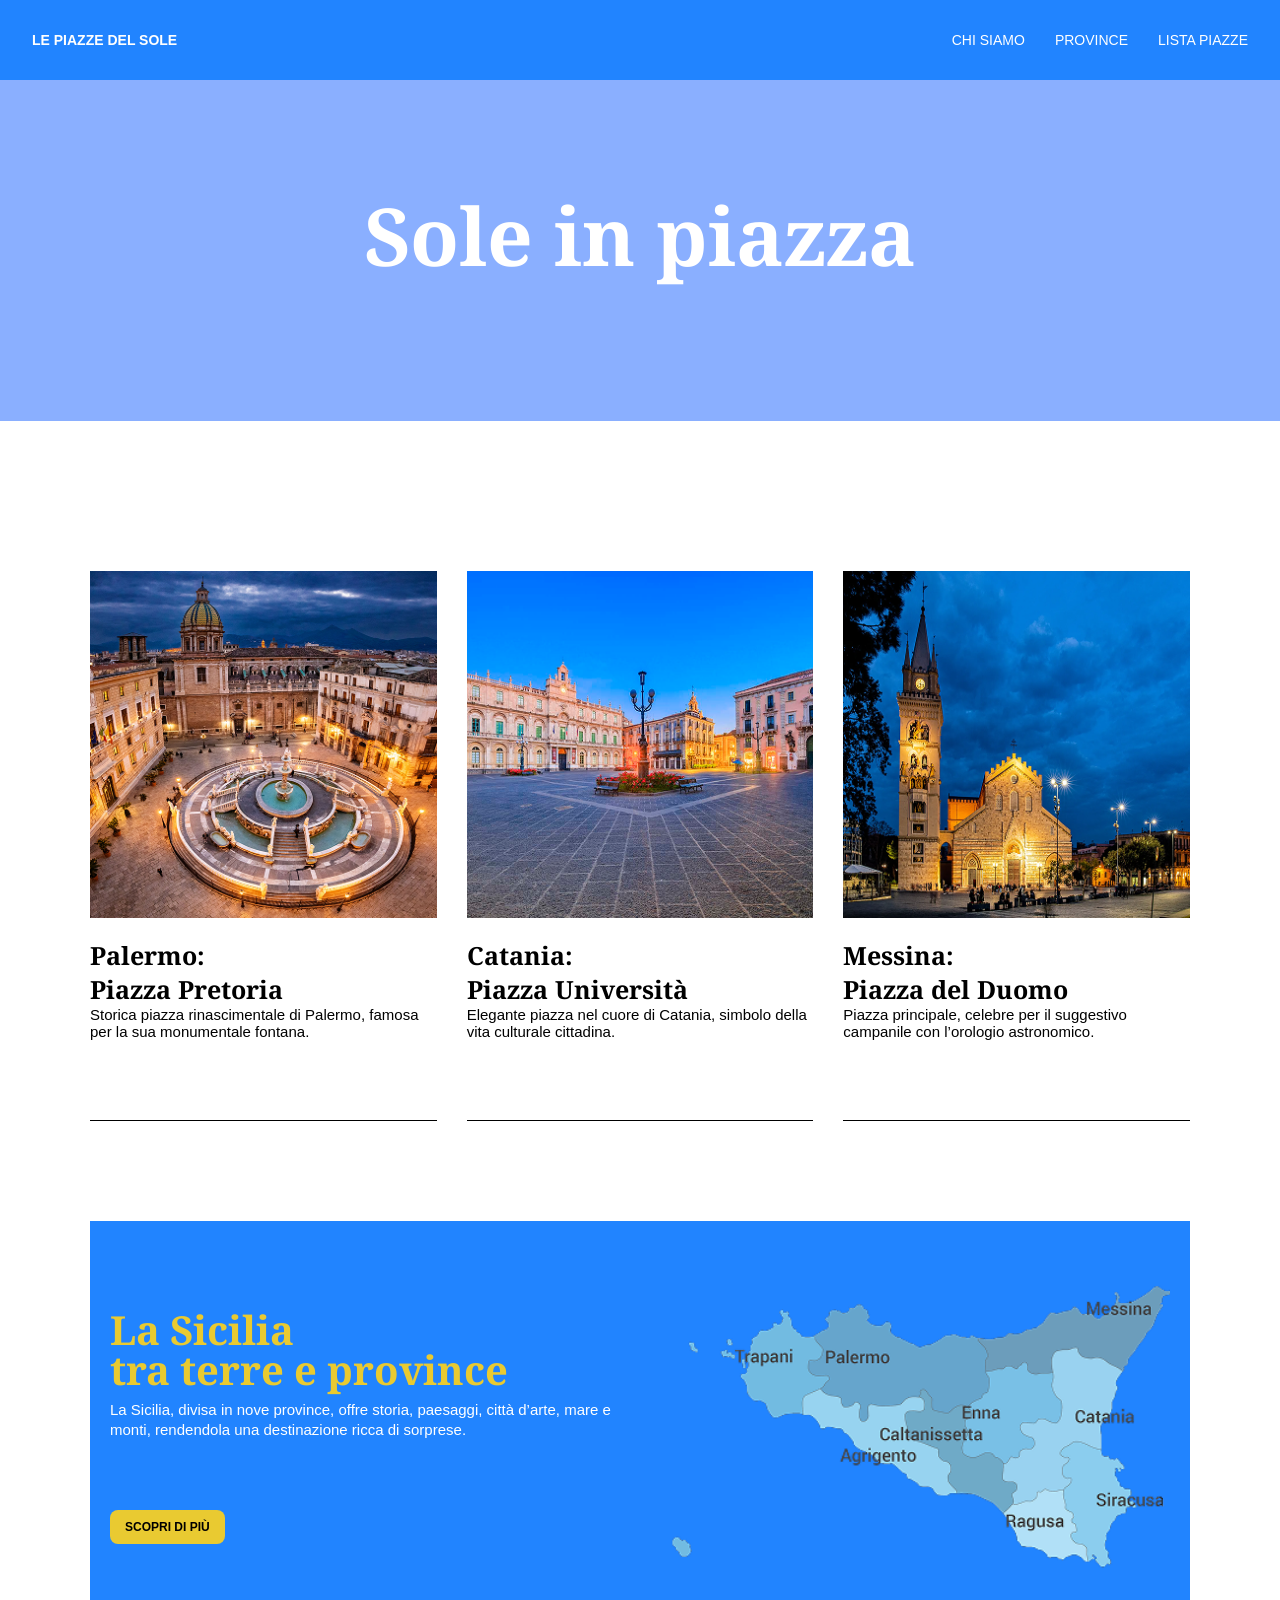
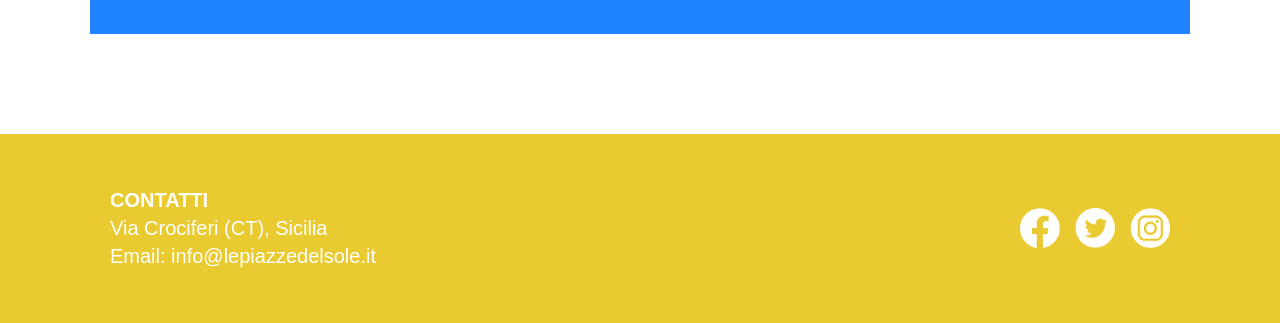
==== commit dcd49faa: "Update index.html" ====
--- a/index.html
+++ b/index.html
@@ -4,6 +4,9 @@
     <meta charset="UTF-8">
     <meta name="viewport" content="width=device-width, initial-scale=1.0">
     <title>Le Piazze del Sole</title>
+    <link rel="preconnect" href="https://fonts.googleapis.com">
+<link rel="preconnect" href="https://fonts.gstatic.com" crossorigin>
+<link href="https://fonts.googleapis.com/css2?family=Noto+Serif:ital,wght@0,100..900;1,100..900&display=swap" rel="stylesheet">
     <link rel="stylesheet" href="css/style.css">
 </head>
 <body>
@@ -22,12 +25,12 @@
          <main>
             <section class="hero">
                     <div class="hero_text">
-                        <h1>Le Piazze del Sole</h1>
+                        <h1>Sole in piazza</h1>
                     </div>
             </section>
             <section class="cardhome">
                 <div class="card_contenitore">
-                    <div class="card_item">
+                    <a class="card_item" href="palermo.html">
                         <div class="card_img">
                             <img src="img/palermohome.png" alt="">
                         </div>
@@ -36,8 +39,8 @@
                             <h2>Piazza Pretoria</h2>
                             <p>Storica piazza rinascimentale di Palermo, famosa per la sua monumentale fontana.</p>
                         </div>
-                    </div>
-                    <div class="card_item">
+                    </a>
+                    <a class="card_item" href="catania.html">
                         <div class="card_img">
                             <img src="img/cataniahome.png" alt="">
                         </div>
@@ -47,8 +50,8 @@
                             <p>Elegante piazza nel cuore di Catania, 
 simbolo della vita culturale cittadina.</p>
                         </div>
-                    </div>
-                     <div class="card_item">
+                    </a>
+                    <a class="card_item" href="messina.html">
                         <div class="card_img">
                             <img src="img/messinahome.png" alt="">
                         </div>
@@ -57,7 +60,7 @@
                             <h2>Piazza del Duomo</h2>
                             <p>Piazza principale, celebre per il suggestivo campanile con l’orologio astronomico.</p>
                         </div>
-                    </div>
+                    </a>
                 </div>
             </section>
             <section class="info">
--- a/css/style.css
+++ b/css/style.css
@@ -67,14 +67,14 @@
     background-color: #8AAFFF;
     padding: 100px 0;
    text-align: center;
-   font-family: 'Times New Roman', Times, serif;
+   font-family: "Noto Serif", serif;
    font-size: 65px;
 }
 
 .hero_text h1 {
-    font-family: 'Times New Roman', Times, serif;
+    font-family: "Noto Serif", serif;
     color: #ffffff;
-    font-size: 8vw;
+    font-size: 80px;
     margin: 0%;
     text-align: center;
 }
@@ -100,7 +100,14 @@
 }
 
 .card_item{
+    display: block;
     border-bottom: 1px solid #000000;
+    color: inherit;
+    text-decoration: none;
+}
+
+.card_item:hover {
+    color: inherit;
 }
 
 .cardhome h1 {
@@ -136,7 +143,7 @@
 }
 
 .card_text h2{
-    font-family: 'Times New Roman', Times, serif;
+    font-family: "Noto Serif", serif;
     font-size: 25px;
 }
 
@@ -174,7 +181,7 @@
 }
 
 .info_text h2 {
-    font-family: 'Times New Roman', Times, serif;
+    font-family: "Noto Serif", serif;
     font-size: 40px;
     line-height: 1;
      margin: 0% auto;
@@ -195,44 +202,44 @@
     max-width: 500px;
 }
 
-.info_ing img{
+.info_img img{
     width: 100%;
     height: auto;
     display: block;
 }
-
 
 .info_text a {
     display: inline-block;
     margin-top: 50px;
     font-size: 15px;
     font-weight: bold;
-    text-decoration: underline;
-    color:#E9CA31  
-    
+    color: black;
+    text-transform: uppercase;
+    background-color: #E9CA31;
+    padding: 10px 15px;
+    border-radius: 8px;
+    font-size: 12px;
+    text-decoration: none;
 }
 
 a {
-    margin-top: 50px;
-   color: #E9CA31
-   
+   color: #E9CA31;
 }
 
 a:hover{
-    color:#000000
+    color:#ffffff;
 }
 
 .text a{
     text-decoration: none;
     position: relative;
     top: 30px;
-
-}
-
+}
 
 footer{
     background-color: #E9CA31;
 }
+
 .footer_contenitore{
     max-width: 1100px;
     margin: 0 auto;
@@ -270,8 +277,8 @@
 }
 
 .title h1{
-    font-family: 'Times New Roman', Times, serif ;
-    font-size: 80px;
+    font-family: "Noto Serif", serif;
+    font-size: 60px;
 }
 
 .content{
@@ -296,7 +303,7 @@
 
 .uno_text h1{
     font-size: 25px;
-    font-family: 'Times New Roman', Times, serif;
+    font-family: "Noto Serif", serif;
     color: #000000;
     margin-bottom: 1px;
     max-width: 1000px;
@@ -343,7 +350,7 @@
 
 .provincia h1{
     font-size: 25px;
-    font-family: 'Times New Roman', Times, serif;
+    font-family: "Noto Serif", serif;
 }
 
 .provincia p{
@@ -403,8 +410,8 @@
 }
 
 .chisiamo_text h2{
-    font-family: 'Times New Roman', Times, serif;
-    font-size: 70px;
+    font-family: "Noto Serif", serif;
+    font-size: 50px;
     margin: 0 auto;
     color: #E9CA31;
 }
